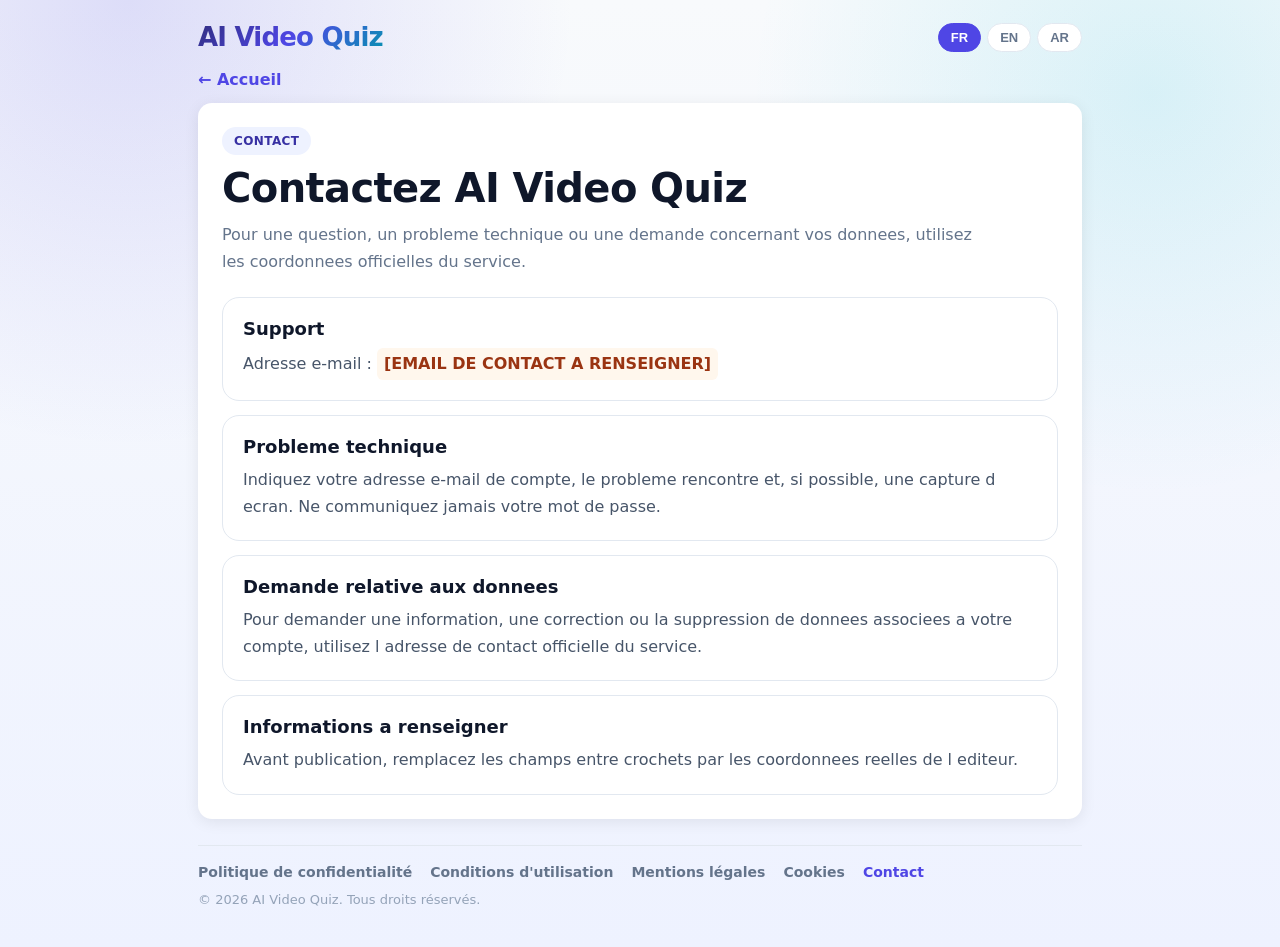
==== contact.html @ a5e64c74 "Add files via upload" ====
<!DOCTYPE html>
<html lang="fr">
<head>
  <meta charset="UTF-8">
  <meta name="viewport" content="width=device-width, initial-scale=1">
  <title>AI Video Quiz</title>
  <link rel="stylesheet" href="legal.css">
</head>
<body data-page="contact">
  <div class="wrap">
    <div class="top">
      <a class="brand" href="index.html">AI Video Quiz</a>
      <div class="lang">
        <button type="button" data-lang="fr">FR</button>
        <button type="button" data-lang="en">EN</button>
        <button type="button" data-lang="ar">AR</button>
      </div>
    </div>

    <a id="homeLink" class="back" href="index.html">← Accueil</a>

    <main class="card">
      <div id="kicker" class="kicker"></div>
      <h1 id="title"></h1>
      <p id="lead" class="lead"></p>
      <div id="content" class="content"></div>
      <noscript><p>Active JavaScript pour afficher cette page. / Enable JavaScript to display this page.</p></noscript>
    </main>

    <footer class="site-footer">
      <nav id="footerNav"></nav>
      <span id="copyright"></span>
    </footer>
  </div>
  <script src="legal-pages.js"></script>
</body>
</html>
---- legal.css ----
* { box-sizing: border-box; }

:root {
  --primary: #4f46e5;
  --ink: #0f172a;
  --muted: #64748b;
  --line: #e2e8f0;
}

body {
  margin: 0;
  font-family: Inter, ui-sans-serif, system-ui, -apple-system, BlinkMacSystemFont, "Segoe UI", Arial, sans-serif;
  color: var(--ink);
  background:
    radial-gradient(circle at 10% 0%, rgba(79,70,229,.16), transparent 30%),
    radial-gradient(circle at 90% 10%, rgba(6,182,212,.13), transparent 28%),
    linear-gradient(180deg, #f8fafc 0%, #eef2ff 100%);
  min-height: 100vh;
}

.wrap { max-width: 920px; margin: 0 auto; padding: 22px 18px 40px; }

.top { display: flex; justify-content: space-between; align-items: center; gap: 14px; flex-wrap: wrap; margin-bottom: 18px; }

.brand {
  font-size: 26px; font-weight: 800; letter-spacing: -.8px; text-decoration: none;
  background: linear-gradient(135deg, #312e81, #4f46e5 50%, #0891b2);
  -webkit-background-clip: text; background-clip: text; color: transparent;
}

.lang { display: flex; gap: 6px; }
.lang button {
  border: 1px solid var(--line); background: #fff; color: var(--muted); border-radius: 999px;
  padding: 6px 12px; font-size: 13px; font-weight: 700; cursor: pointer;
}
.lang button.active { background: var(--primary); border-color: var(--primary); color: #fff; }

.back {
  display: inline-block; margin-bottom: 14px; color: var(--primary); font-weight: 700;
  text-decoration: none;
}
.back:hover { text-decoration: underline; }

.card {
  background: #fff; border-radius: 14px; padding: 24px; margin-bottom: 20px;
  box-shadow: 0 3px 15px rgba(0, 0, 0, .08);
}

.kicker {
  display: inline-flex; padding: 7px 12px; border-radius: 999px; background: #eef2ff; color: #3730a3;
  font-size: 12px; font-weight: 800; letter-spacing: .4px; margin-bottom: 10px;
}

h1 { margin: 0 0 10px; font-size: clamp(28px, 5vw, 40px); letter-spacing: -.6px; }
.lead { margin: 0 0 22px; color: var(--muted); line-height: 1.7; max-width: 760px; }

.content { display: grid; gap: 14px; }
.info-block { padding: 20px; border: 1px solid var(--line); border-radius: 17px; background: #fff; }
.info-block h3 { margin: 0 0 9px; font-size: 18px; color: var(--ink); }
.info-block p { margin: 0; color: #475569; line-height: 1.7; }
.info-block ul { margin: 8px 0 0; padding-left: 21px; color: #475569; line-height: 1.75; }
[dir="rtl"] .info-block ul { padding-left: 0; padding-right: 21px; }

.legal-placeholder {
  display: inline-block; padding: 2px 7px; border-radius: 6px; background: #fff7ed; color: #9a3412; font-weight: 700;
}

.site-footer { margin-top: 26px; padding-top: 18px; border-top: 1px solid var(--line); color: #94a3b8; font-size: 13px; }
.site-footer nav { display: flex; flex-wrap: wrap; gap: 8px 18px; margin-bottom: 12px; }
.site-footer a { color: #64748b; font-weight: 600; font-size: 14px; text-decoration: none; }
.site-footer a:hover { color: var(--primary); }
.site-footer a[aria-current="page"] { color: var(--primary); }

@media (max-width: 600px) {
  .card { padding: 18px; }
}
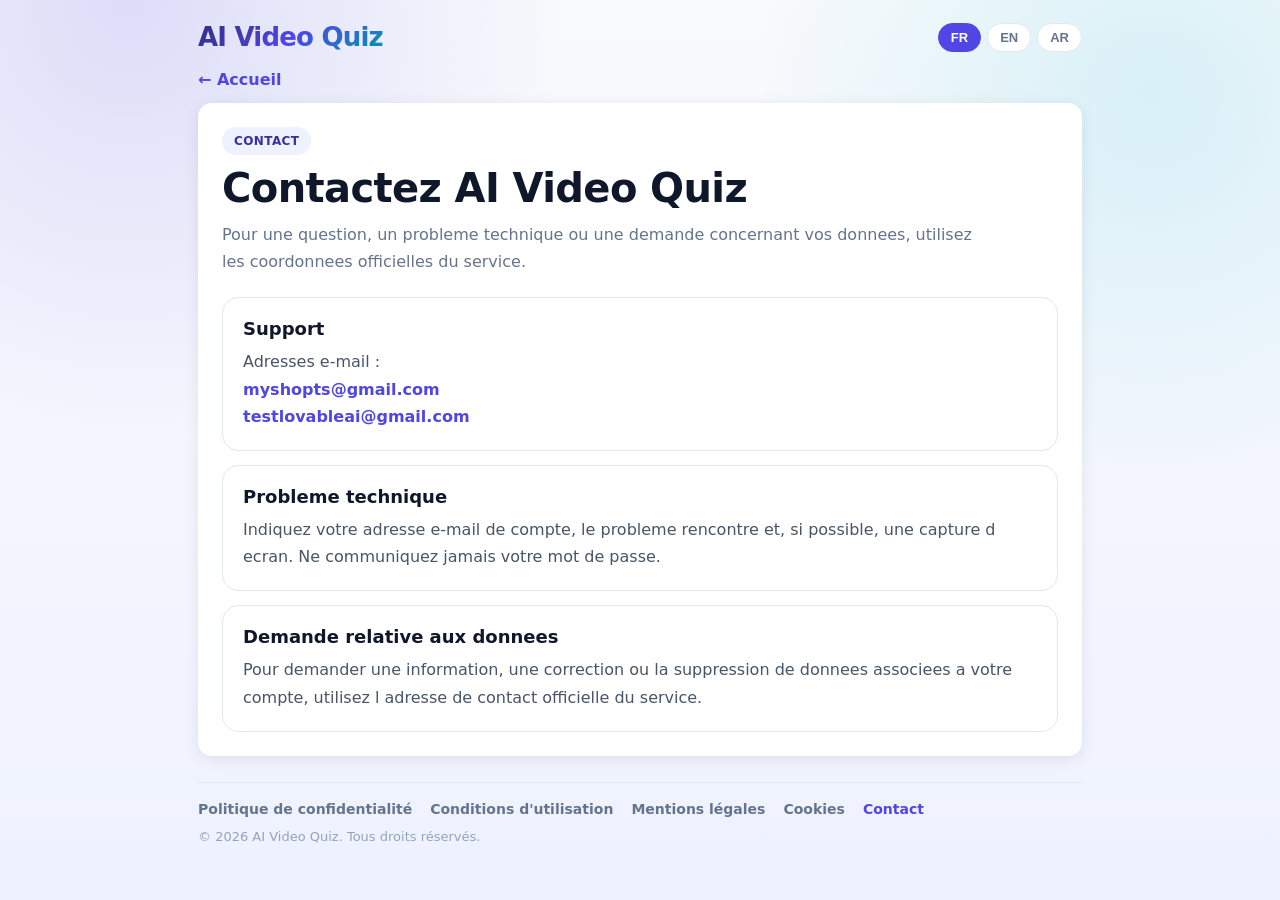
==== commit 5cb9de85: "Add files via upload" ====
--- a/contact.html
+++ b/contact.html
@@ -24,7 +24,10 @@
       <h1 id="title"></h1>
       <p id="lead" class="lead"></p>
       <div id="content" class="content"></div>
-      <noscript><p>Active JavaScript pour afficher cette page. / Enable JavaScript to display this page.</p></noscript>
+      <noscript>
+        <p>Active JavaScript pour afficher cette page. / Enable JavaScript to display this page.</p>
+        <p><a href="mailto:myshopts@gmail.com">myshopts@gmail.com</a><br><a href="mailto:testlovableai@gmail.com">testlovableai@gmail.com</a></p>
+      </noscript>
     </main>
 
     <footer class="site-footer">
@@ -32,6 +35,10 @@
       <span id="copyright"></span>
     </footer>
   </div>
+  <!-- Adresses de support affichées dans le bloc « Support » (FR / EN / AR) -->
+  <script>
+    window.SUPPORT_EMAILS = ['myshopts@gmail.com', 'testlovableai@gmail.com'];
+  </script>
   <script src="legal-pages.js"></script>
 </body>
 </html>
--- a/legal.css
+++ b/legal.css
@@ -59,6 +59,11 @@
 .info-block h3 { margin: 0 0 9px; font-size: 18px; color: var(--ink); }
 .info-block p { margin: 0; color: #475569; line-height: 1.7; }
 .info-block ul { margin: 8px 0 0; padding-left: 21px; color: #475569; line-height: 1.75; }
+a { color: var(--primary); font-weight: 600; }
+
+.info-block a { text-decoration: none; }
+.info-block a:hover { text-decoration: underline; }
+
 [dir="rtl"] .info-block ul { padding-left: 0; padding-right: 21px; }
 
 .legal-placeholder {
